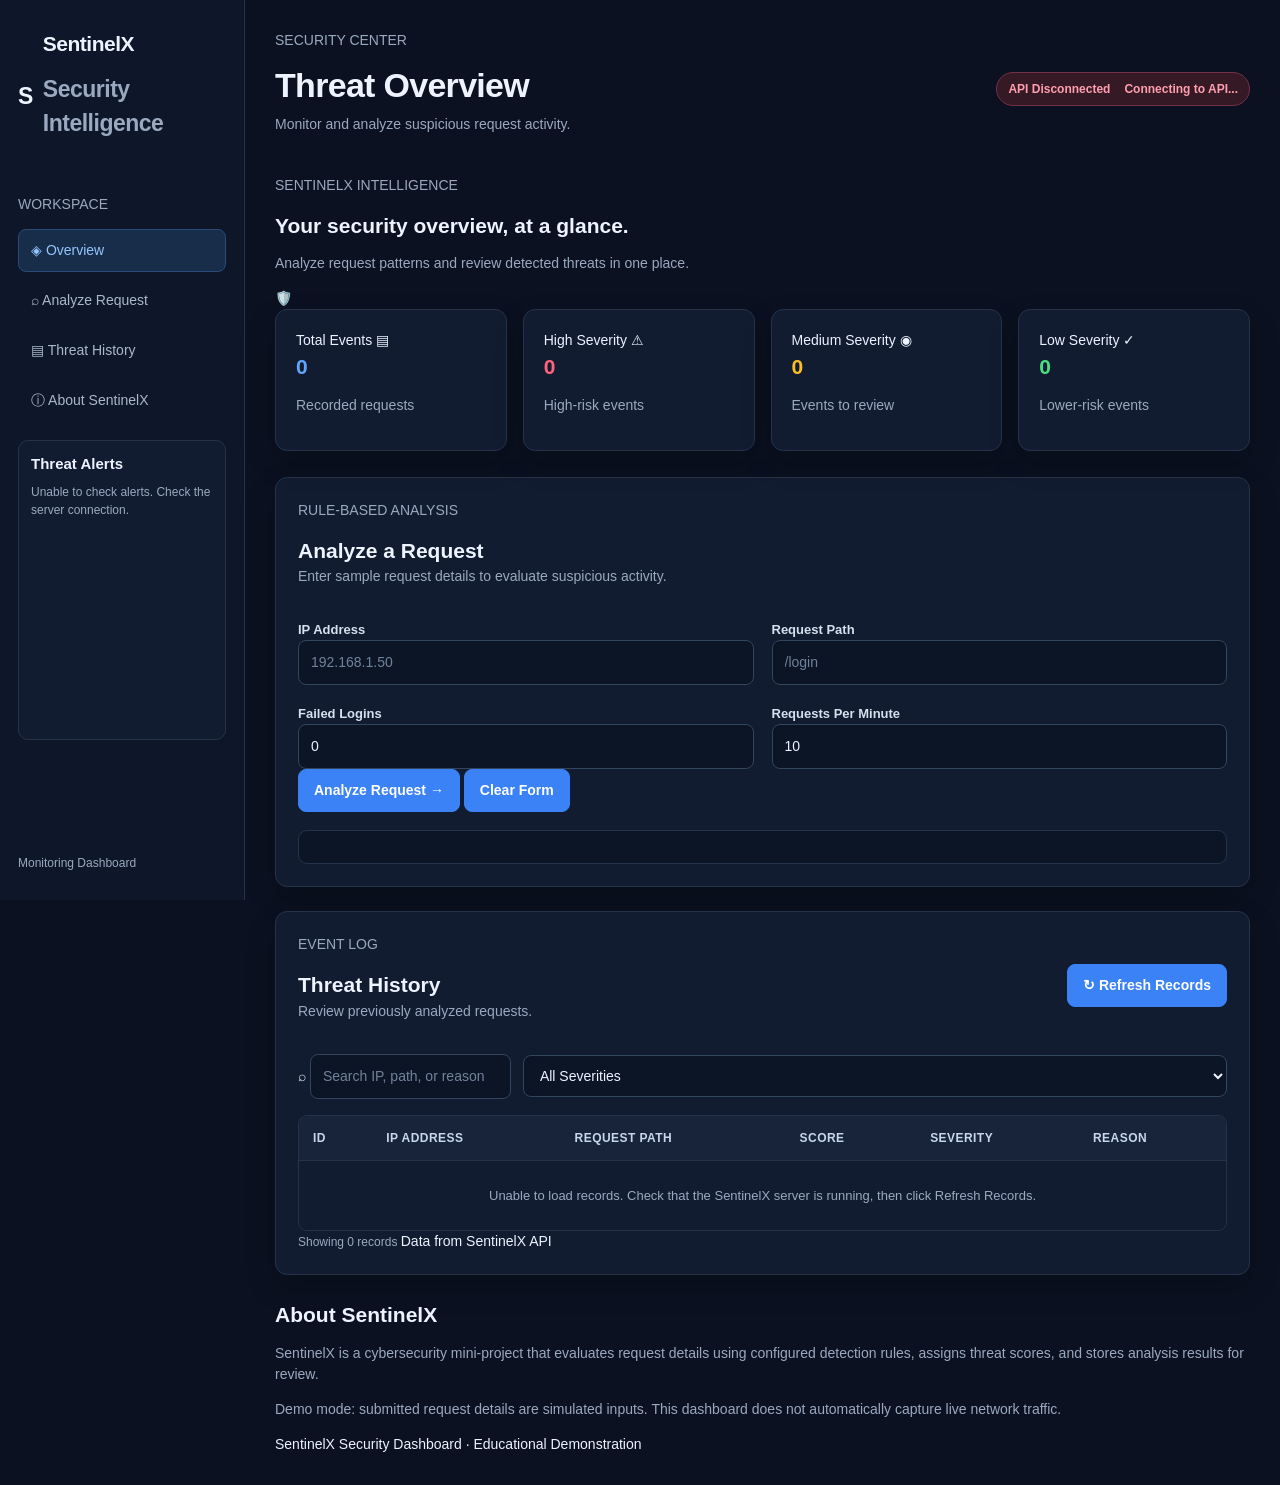
==== frontend/index.html @ ac24c1e3 "Prepare SentinelX for deployment" ====
<!DOCTYPE html>
<html lang="en">
<head>
    <meta charset="UTF-8">
    <meta name="viewport" content="width=device-width, initial-scale=1.0">
    <meta name="theme-color" content="#0b1220">

    <title>SentinelX | Threat Monitoring</title>

    <link rel="stylesheet" href="style.css">
</head>

<body>
    <div class="app-container">

        <!-- ================= SIDEBAR ================= -->
        <aside class="sidebar" id="sidebar">

            <!-- Brand -->
            <div class="brand">
                <div class="brand-icon">S</div>

                <div>
                    <h2>SentinelX</h2>
                    <p>Security Intelligence</p>
                </div>
            </div>

            <!-- Navigation -->
            <p class="nav-heading">WORKSPACE</p>

            <nav aria-label="Main navigation">
                <a href="#overview" class="nav-link active">
                    ◈ Overview
                </a>

                <a href="#analyzeThreat" class="nav-link">
                    ⌕ Analyze Request
                </a>

                <a href="#threatHistory" class="nav-link">
                    ▤ Threat History
                </a>

                <a href="#about" class="nav-link">
                    ⓘ About SentinelX
                </a>
            </nav>

            <!-- Threat Alerts Panel -->
            <section
                id="sentinelAlertPanel"
                class="sentinel-alert-panel"
                aria-label="High severity threat alerts">

                <h2 class="sentinel-alert-heading">
                    Threat Alerts
                </h2>

                <p
                    class="sentinel-alert-status"
                    id="sentinelAlertStatus"
                    role="status">
                    Checking threats...
                </p>

                <!-- Alert cards are inserted here by script.js -->
                <div
                    id="sentinelAlertList"
                    class="sentinel-alert-list"
                    aria-live="polite">
                </div>
            </section>

            <!-- Sidebar Footer -->
            <div class="sidebar-bottom">
                <span class="status-dot"></span>
                <span>Monitoring Dashboard</span>
            </div>

        </aside>

        <!-- ================= MAIN CONTENT ================= -->
        <main class="main-content">

            <!-- Top Header -->
            <header class="topbar">
                <div>
                    <p class="eyebrow">SECURITY CENTER</p>

                    <h1 id="overview">
                        Threat Overview
                    </h1>

                    <p class="subtitle">
                        Monitor and analyze suspicious request activity.
                    </p>
                </div>

                <div
                    id="connectionStatus"
                    class="connection-status"
                    role="status"
                    aria-live="polite">

                    <span class="status-dot"></span>
                    Connecting to API...
                </div>
            </header>

            <!-- Welcome Banner -->
            <section class="welcome-banner">
                <div>
                    <p class="banner-label">
                        SENTINELX INTELLIGENCE
                    </p>

                    <h2>
                        Your security overview, at a glance.
                    </h2>

                    <p>
                        Analyze request patterns and review detected
                        threats in one place.
                    </p>
                </div>

                <div class="shield-icon" aria-hidden="true">
                    🛡️
                </div>
            </section>

            <!-- Statistics -->
            <section class="stats-grid" aria-label="Threat statistics">

                <article class="stat-card">
                    <div class="stat-top">
                        <span>Total Events</span>
                        <span class="stat-icon blue">▤</span>
                    </div>

                    <h2 id="totalEvents">0</h2>
                    <p>Recorded requests</p>
                </article>

                <article class="stat-card">
                    <div class="stat-top">
                        <span>High Severity</span>
                        <span class="stat-icon red">⚠</span>
                    </div>

                    <h2 id="highEvents">0</h2>
                    <p>High-risk events</p>
                </article>

                <article class="stat-card">
                    <div class="stat-top">
                        <span>Medium Severity</span>
                        <span class="stat-icon orange">◉</span>
                    </div>

                    <h2 id="mediumEvents">0</h2>
                    <p>Events to review</p>
                </article>

                <article class="stat-card">
                    <div class="stat-top">
                        <span>Low Severity</span>
                        <span class="stat-icon green">✓</span>
                    </div>

                    <h2 id="lowEvents">0</h2>
                    <p>Lower-risk events</p>
                </article>

            </section>

            <!-- ================= ANALYZE REQUEST ================= -->
            <section class="panel" id="analyzeThreat">

                <div class="panel-header">
                    <div>
                        <p class="eyebrow">RULE-BASED ANALYSIS</p>

                        <h2>Analyze a Request</h2>

                        <p class="panel-description">
                            Enter sample request details to evaluate
                            suspicious activity.
                        </p>
                    </div>
                </div>

                <form id="analyzeForm">

                    <div class="form-grid">

                        <div class="form-field">
                            <label for="ipAddress">
                                IP Address
                            </label>

                            <input
                                type="text"
                                id="ipAddress"
                                name="ipAddress"
                                placeholder="192.168.1.50"
                                required
                                maxlength="45">
                        </div>

                        <div class="form-field">
                            <label for="requestPath">
                                Request Path
                            </label>

                            <input
                                type="text"
                                id="requestPath"
                                name="requestPath"
                                placeholder="/login"
                                required
                                maxlength="200">
                        </div>

                        <div class="form-field">
                            <label for="failedLogins">
                                Failed Logins
                            </label>

                            <input
                                type="number"
                                id="failedLogins"
                                name="failedLogins"
                                min="0"
                                max="1000000"
                                value="0"
                                required>
                        </div>

                        <div class="form-field">
                            <label for="requestsPerMinute">
                                Requests Per Minute
                            </label>

                            <input
                                type="number"
                                id="requestsPerMinute"
                                name="requestsPerMinute"
                                min="0"
                                max="1000000"
                                value="10"
                                required>
                        </div>

                    </div>

                    <div class="form-actions">
                        <button
                            type="submit"
                            id="analyzeButton"
                            class="primary-button">
                            Analyze Request →
                        </button>

                        <button
                            type="reset"
                            class="secondary-button">
                            Clear Form
                        </button>
                    </div>

                </form>

                <div
                    id="analysisResult"
                    class="analysis-result"
                    role="status"
                    aria-live="polite">
                </div>

            </section>

            <!-- ================= THREAT HISTORY ================= -->
            <section class="panel" id="threatHistory">

                <div class="panel-header history-header">
                    <div>
                        <p class="eyebrow">EVENT LOG</p>

                        <h2>Threat History</h2>

                        <p class="panel-description">
                            Review previously analyzed requests.
                        </p>
                    </div>

                    <button
                        type="button"
                        id="refreshButton"
                        class="secondary-button">
                        ↻ Refresh Records
                    </button>
                </div>

                <!-- Search and Filter -->
                <div class="table-controls">

                    <div class="search-box">
                        <span aria-hidden="true">⌕</span>

                        <input
                            type="search"
                            id="searchInput"
                            placeholder="Search IP, path, or reason..."
                            aria-label="Search threat records">
                    </div>

                    <select
                        id="severityFilter"
                        aria-label="Filter by severity">

                        <option value="All">All Severities</option>
                        <option value="High">High</option>
                        <option value="Medium">Medium</option>
                        <option value="Low">Low</option>

                    </select>

                </div>

                <!-- Threat Records Table -->
                <div class="table-wrapper">
                    <table>
                        <thead>
                            <tr>
                                <th>ID</th>
                                <th>IP ADDRESS</th>
                                <th>REQUEST PATH</th>
                                <th>SCORE</th>
                                <th>SEVERITY</th>
                                <th>REASON</th>
                            </tr>
                        </thead>

                        <tbody id="threatTableBody">
                            <tr>
                                <td colspan="6" class="empty-state">
                                    Loading records...
                                </td>
                            </tr>
                        </tbody>
                    </table>
                </div>

                <!-- Table Footer -->
                <div class="table-footer">
                    <span id="resultCount">
                        Showing 0 records
                    </span>

                    <span>Data from SentinelX API</span>
                </div>

            </section>

            <!-- ================= ABOUT ================= -->
            <section class="about-section" id="about">

                <h2>About SentinelX</h2>

                <p>
                    SentinelX is a cybersecurity mini-project that
                    evaluates request details using configured detection
                    rules, assigns threat scores, and stores analysis
                    results for review.
                </p>

                <p class="disclaimer">
                    Demo mode: submitted request details are simulated
                    inputs. This dashboard does not automatically
                    capture live network traffic.
                </p>

            </section>

            <!-- Footer -->
            <footer>
                SentinelX Security Dashboard · Educational Demonstration
            </footer>

        </main>
    </div>

    <!-- Load JavaScript after the HTML elements -->
    <script src="script.js"></script>

</body>
</html>
---- frontend/style.css ----
/* =========================================
   SENTINELX - COMPLETE DASHBOARD CSS
   Dark Navy Cybersecurity Dashboard
   ========================================= */

:root {
    color-scheme: dark;
    --background: #0b1120;
    --sidebar: #0e1729;
    --panel: #111c30;
    --panel2: #17243a;
    --border: #25334a;
    --text: #edf3ff;
    --muted: #9aa9c0;
    --blue: #60a5fa;
    --primary: #3b82f6;
    --red: #ff647c;
    --yellow: #fbbf24;
    --green: #4ade80;
}

* {
    box-sizing: border-box;
}

html {
    scroll-behavior: smooth;
}

body {
    margin: 0;
    min-height: 100vh;
    background: var(--background);
    color: var(--text);
    font-family: "Segoe UI", Arial, sans-serif;
    font-size: 14px;
    line-height: 1.5;
}

button,
input,
select,
textarea {
    font: inherit;
}

a {
    color: var(--blue);
    -webkit-tap-highlight-color: transparent;
}

button:focus-visible,
a:focus-visible,
input:focus-visible,
select:focus-visible,
textarea:focus-visible {
    outline: 2px solid var(--blue);
    outline-offset: 3px;
}

/* =========================================
   SIDEBAR
   ========================================= */

.sidebar {
    position: fixed;
    inset: 0 auto 0 0;
    width: 245px;
    height: 100vh;
    height: 100dvh;
    padding: 28px 18px;
    background: var(--sidebar);
    border-right: 1px solid var(--border);
    display: flex;
    flex-direction: column;
    align-items: stretch;
    overflow-x: hidden;
    overflow-y: auto;
    overscroll-behavior-y: contain;
    scrollbar-width: thin;
    scrollbar-color: #475569 var(--sidebar);
    z-index: 100;
}

.sidebar::-webkit-scrollbar {
    width: 7px;
}

.sidebar::-webkit-scrollbar-thumb {
    background: #475569;
    border-radius: 8px;
}

.logo,
.sidebar-logo,
.brand {
    display: flex;
    align-items: center;
    gap: 10px;
    margin: 0 0 30px;
    color: var(--text);
    font-size: 23px;
    font-weight: 800;
    letter-spacing: -0.5px;
    text-decoration: none;
}

.logo span,
.sidebar-logo span,
.brand span {
    color: var(--blue);
}

.sidebar nav,
.sidebar .sidebar-nav,
.sidebar .nav-links {
    display: flex;
    flex-direction: column;
    gap: 7px;
    width: 100%;
}

.sidebar nav a,
.sidebar .sidebar-nav a,
.sidebar .nav-links a,
.sidebar nav button,
.sidebar .sidebar-nav button,
.sidebar .nav-links button,
.sidebar .nav-item {
    display: flex;
    align-items: center;
    gap: 11px;
    width: 100%;
    min-height: 42px;
    padding: 10px 12px;
    border: 1px solid transparent;
    border-radius: 8px;
    background: transparent;
    color: #aab8cc;
    text-align: left;
    text-decoration: none;
    transition: background 0.18s, color 0.18s;
}

.sidebar nav a:hover,
.sidebar .sidebar-nav a:hover,
.sidebar .nav-links a:hover,
.sidebar nav button:hover,
.sidebar .sidebar-nav button:hover,
.sidebar .nav-links button:hover,
.sidebar .nav-item:hover {
    background: var(--panel2);
    color: var(--text);
}

.sidebar nav a.active,
.sidebar .sidebar-nav a.active,
.sidebar .nav-links a.active,
.sidebar .nav-item.active,
.sidebar nav a[aria-current="page"] {
    background: #172d4a;
    border-color: #294b76;
    color: #93c5fd;
}

.sidebar-bottom {
    margin-top: auto;
    padding-top: 20px;
    color: var(--muted);
    font-size: 12px;
}

/* =========================================
   THREAT ALERTS PANEL
   ========================================= */

.sidebar .sentinel-alert-panel {
    position: relative;
    display: flex;
    flex-direction: column;
    flex: 0 0 auto;
    width: 100%;
    height: 300px;
    max-height: 40vh;
    min-height: 180px;
    margin: 18px 0 14px;
    padding: 12px;
    overflow: hidden;
    background: var(--panel);
    color: var(--text);
    border: 1px solid var(--border);
    border-radius: 10px;
}

.sidebar .sentinel-alert-heading {
    flex: 0 0 auto;
    margin: 0 0 8px;
    color: var(--text);
    font-size: 15px;
    font-weight: 700;
}

.sidebar .sentinel-alert-status {
    flex: 0 0 auto;
    margin: 0 0 10px;
    color: var(--muted);
    font-size: 12px;
}

.sidebar .sentinel-alert-list {
    display: flex;
    flex-direction: column;
    align-items: stretch;
    gap: 10px;
    flex: 1 1 0;
    height: 0;
    min-height: 0;
    width: 100%;
    padding-right: 5px;
    overflow-y: auto;
    overflow-x: hidden;
    overscroll-behavior-y: contain;
    scrollbar-width: thin;
    scrollbar-color: #64748b var(--panel);
}

.sidebar .sentinel-alert-list::-webkit-scrollbar {
    width: 6px;
}

.sidebar .sentinel-alert-list::-webkit-scrollbar-thumb {
    background: #64748b;
    border-radius: 8px;
}

.sidebar .sentinel-alert-card {
    flex: 0 0 auto;
    width: 100%;
    min-width: 0;
    padding: 10px;
    overflow-wrap: anywhere;
    background: #1a2233;
    border: 1px solid #753047;
    border-left: 4px solid var(--red);
    border-radius: 8px;
}

.sidebar .sentinel-alert-card-title {
    margin: 0 0 8px;
    color: #ff8295;
    font-size: 12px;
    font-weight: 800;
}

.sidebar .sentinel-alert-card-details {
    margin: 0 0 8px;
    color: var(--text);
    font-size: 12px;
    line-height: 1.6;
    white-space: pre-line;
    overflow-wrap: anywhere;
}

.sidebar .sentinel-alert-card-footer {
    margin: 0 0 8px;
    color: #ff9eae;
    font-size: 11px;
}

.sidebar .sentinel-alert-dismiss {
    padding: 6px 9px;
    background: #25334a;
    color: var(--text);
    border: 1px solid #40516b;
    border-radius: 5px;
    cursor: pointer;
}

.sidebar .sentinel-alert-dismiss:hover {
    background: #34445e;
}

/* =========================================
   MAIN CONTENT AND HEADERS
   ========================================= */

.main-content {
    min-width: 0;
    margin-left: 245px;
    padding: 30px;
}

header,
.page-header,
.topbar,
.content-header {
    display: flex;
    align-items: center;
    justify-content: space-between;
    gap: 18px;
    margin-bottom: 26px;
}

h1,
h2,
h3,
h4,
p {
    margin-top: 0;
}

h1 {
    margin-bottom: 8px;
    font-size: clamp(25px, 3vw, 34px);
    line-height: 1.2;
    letter-spacing: -0.7px;
}

h2 {
    margin-bottom: 12px;
    font-size: 21px;
}

h3 {
    margin-bottom: 8px;
    font-size: 16px;
}

p,
.subtitle,
.page-subtitle,
.muted,
.description {
    color: var(--muted);
}

#connectionStatus,
.connection-status,
.status-badge {
    display: inline-flex;
    align-items: center;
    gap: 7px;
    width: fit-content;
    padding: 7px 11px;
    background: #132b24;
    border: 1px solid #24513e;
    border-radius: 999px;
    color: #86efac;
    font-size: 12px;
    font-weight: 700;
}

#connectionStatus.disconnected,
.connection-status.disconnected {
    background: #351a25;
    border-color: #753047;
    color: #ff9eae;
}

/* =========================================
   STATISTICS CARDS
   ========================================= */

.stats-grid,
.stats-container,
.stat-cards,
.dashboard-stats,
.summary-cards {
    display: grid;
    grid-template-columns: repeat(4, minmax(0, 1fr));
    gap: 16px;
    margin-bottom: 26px;
}

.stat-card,
.stat-box,
.summary-card,
.dashboard-card,
.metric-card {
    min-width: 0;
    padding: 20px;
    background: var(--panel);
    border: 1px solid var(--border);
    border-radius: 12px;
    box-shadow: 0 12px 30px #0003;
    transition: border-color 0.2s, transform 0.2s;
}

.stat-card:hover,
.stat-box:hover,
.summary-card:hover,
.dashboard-card:hover,
.metric-card:hover {
    border-color: #3b5273;
    transform: translateY(-2px);
}

.stat-card h3,
.stat-box h3,
.summary-card h3,
.metric-card h3 {
    margin-bottom: 8px;
    color: var(--muted);
    font-size: 13px;
    font-weight: 600;
}

.stat-card .stat-value,
.stat-box .stat-value,
.summary-card .stat-value,
.metric-card .stat-value,
.stat-card strong,
.stat-box strong,
.summary-card strong,
.metric-card strong {
    display: block;
    color: var(--text);
    font-size: clamp(25px, 3vw, 34px);
    font-weight: 800;
    line-height: 1.2;
    overflow-wrap: anywhere;
}

#totalEvents {
    color: var(--blue);
}

#highEvents {
    color: var(--red);
}

#mediumEvents {
    color: var(--yellow);
}

#lowEvents {
    color: var(--green);
}

/* =========================================
   PANELS AND CONTENT CARDS
   ========================================= */

.panel,
.content-card,
.section-card,
.table-container,
.form-container,
.chart-card {
    min-width: 0;
    margin-bottom: 24px;
    padding: 22px;
    background: var(--panel);
    border: 1px solid var(--border);
    border-radius: 12px;
    box-shadow: 0 12px 30px #0003;
}

.panel-header,
.card-header,
.section-header {
    display: flex;
    align-items: center;
    justify-content: space-between;
    gap: 14px;
    margin-bottom: 18px;
}

.panel-header h2,
.card-header h2,
.section-header h2 {
    margin-bottom: 0;
}

/* =========================================
   FORMS AND INPUT FIELDS
   ========================================= */

form {
    width: 100%;
}

.form-grid,
.input-grid {
    display: grid;
    grid-template-columns: repeat(2, minmax(0, 1fr));
    gap: 18px;
}

.form-group,
.input-group,
.field {
    display: flex;
    flex-direction: column;
    gap: 7px;
    min-width: 0;
    margin-bottom: 16px;
}

label {
    color: #d6e0ef;
    font-size: 13px;
    font-weight: 600;
}

input,
select,
textarea {
    width: 100%;
    min-width: 0;
    padding: 11px 12px;
    background: #0c1526;
    border: 1px solid #33445d;
    border-radius: 8px;
    color: var(--text);
    outline: none;
    transition: border-color 0.18s, box-shadow 0.18s;
}

input::placeholder,
textarea::placeholder {
    color: #71829b;
}

input:hover,
select:hover,
textarea:hover {
    border-color: #506580;
}

input:focus,
select:focus,
textarea:focus {
    border-color: var(--primary);
    box-shadow: 0 0 0 3px #3b82f626;
}

input[type="checkbox"],
input[type="radio"] {
    width: auto;
}

/* =========================================
   BUTTONS
   ========================================= */

button,
.btn,
.button,
input[type="submit"] {
    display: inline-flex;
    align-items: center;
    justify-content: center;
    gap: 8px;
    padding: 10px 15px;
    background: var(--primary);
    border: 1px solid var(--primary);
    border-radius: 8px;
    color: white;
    font-weight: 700;
    text-decoration: none;
    cursor: pointer;
    transition: background 0.18s, border-color 0.18s,
                transform 0.18s;
}

button:hover,
.btn:hover,
.button:hover,
input[type="submit"]:hover {
    background: #2563eb;
    border-color: #2563eb;
}

button:active,
.btn:active,
.button:active {
    transform: translateY(1px);
}

button:disabled,
.btn:disabled,
.button:disabled {
    opacity: 0.55;
    cursor: not-allowed;
}

button.secondary,
.btn-secondary,
.button-secondary {
    background: #1b2940;
    border-color: #344761;
    color: #dbeafe;
}

button.secondary:hover,
.btn-secondary:hover,
.button-secondary:hover {
    background: #263852;
}

button.danger,
.btn-danger {
    background: #7f1d35;
    border-color: #9f2947;
}

button.danger:hover,
.btn-danger:hover {
    background: #9f2947;
}

#refreshButton {
    white-space: nowrap;
}

/* =========================================
   ANALYSIS RESULTS
   ========================================= */

#analysisResult,
.analysis-result,
.result-panel {
    margin-top: 18px;
    padding: 16px;
    background: #0c1526;
    border: 1px solid var(--border);
    border-radius: 9px;
    overflow-wrap: anywhere;
}

#analysisResult:empty {
    display: none;
}

.severity-high,
.severity.High,
.high {
    color: var(--red);
}

.severity-medium,
.severity.Medium,
.medium {
    color: var(--yellow);
}

.severity-low,
.severity.Low,
.low {
    color: var(--green);
}

/* =========================================
   THREAT HISTORY AND FILTERS
   ========================================= */

.table-controls,
.table-toolbar,
.filter-row,
.search-filters {
    display: flex;
    align-items: center;
    flex-wrap: wrap;
    gap: 12px;
    margin-bottom: 16px;
}

.table-controls input,
.table-controls select,
.table-toolbar input,
.table-toolbar select,
.filter-row input,
.filter-row select,
.search-filters input,
.search-filters select {
    width: auto;
    min-width: 150px;
    flex: 1 1 150px;
}

.table-responsive,
.table-wrapper {
    width: 100%;
    overflow-x: auto;
    border: 1px solid var(--border);
    border-radius: 9px;
}

table {
    width: 100%;
    border-collapse: collapse;
    border-spacing: 0;
    text-align: left;
}

thead {
    background: #17243a;
}

th,
td {
    padding: 13px 14px;
    border-bottom: 1px solid var(--border);
    vertical-align: top;
    white-space: normal;
}

th {
    color: #c8d7eb;
    font-size: 12px;
    font-weight: 700;
    text-transform: uppercase;
    letter-spacing: 0.45px;
}

td {
    color: #dce6f5;
    font-size: 13px;
    overflow-wrap: anywhere;
}

tbody tr {
    background: var(--panel);
    transition: background 0.15s;
}

tbody tr:hover {
    background: var(--panel2);
}

tbody tr:last-child td {
    border-bottom: 0;
}

/* =========================================
   SEVERITY BADGES
   ========================================= */

.badge,
.severity-badge,
.severity-label {
    display: inline-flex;
    align-items: center;
    padding: 4px 9px;
    border: 1px solid transparent;
    border-radius: 999px;
    font-size: 11px;
    font-weight: 800;
    white-space: nowrap;
}

.badge-high,
.severity-high-badge {
    background: #3a1b29;
    border-color: #753047;
    color: #ff8295;
}

.badge-medium,
.severity-medium-badge {
    background: #382d16;
    border-color: #6b5421;
    color: #fcd34d;
}

.badge-low,
.severity-low-badge {
    background: #153126;
    border-color: #24513e;
    color: #86efac;
}

#resultCount {
    color: var(--muted);
    font-size: 12px;
}

/* =========================================
   ALERTS AND MESSAGES
   ========================================= */

.alert,
.notification,
.toast,
.error-message,
.success-message {
    padding: 12px 15px;
    border: 1px solid var(--border);
    border-radius: 8px;
    margin-bottom: 12px;
    overflow-wrap: anywhere;
}

.alert-high,
.alert.error,
.error-message {
    background: #351a25;
    border-color: #753047;
    color: #ffb0bd;
}

.alert-medium {
    background: #382d16;
    border-color: #6b5421;
    color: #fcd34d;
}

.alert-low,
.alert.success,
.success-message {
    background: #153126;
    border-color: #24513e;
    color: #86efac;
}

.empty-state,
.no-results,
.loading-state {
    padding: 25px 15px;
    color: var(--muted);
    text-align: center;
}

/* =========================================
   SCROLLBARS
   ========================================= */

* {
    scrollbar-width: thin;
    scrollbar-color: #475569 #0c1526;
}

*::-webkit-scrollbar {
    width: 8px;
    height: 8px;
}

*::-webkit-scrollbar-track {
    background: #0c1526;
}

*::-webkit-scrollbar-thumb {
    background: #475569;
    border-radius: 8px;
}

/* =========================================
   RESPONSIVE TABLET LAYOUT
   ========================================= */

@media (max-width: 1100px) {
    .main-content {
        padding: 24px;
    }

    .stats-grid,
    .stats-container,
    .stat-cards,
    .dashboard-stats,
    .summary-cards {
        grid-template-columns: repeat(2, minmax(0, 1fr));
    }
}

/* =========================================
   RESPONSIVE MOBILE LAYOUT
   ========================================= */

@media (max-width: 700px) {
    .sidebar {
        position: relative;
        inset: auto;
        width: 100%;
        height: auto;
        min-height: 0;
        padding: 18px;
        overflow: visible;
        border-right: 0;
        border-bottom: 1px solid var(--border);
    }

    .logo,
    .sidebar-logo,
    .brand {
        margin-bottom: 16px;
    }

    .sidebar nav,
    .sidebar .sidebar-nav,
    .sidebar .nav-links {
        display: grid;
        grid-template-columns: repeat(2, minmax(0, 1fr));
        gap: 7px;
    }

    .sidebar .sentinel-alert-panel {
        height: 280px;
        max-height: 280px;
        min-height: 180px;
    }

    .sidebar .sidebar-bottom {
        margin-top: 12px;
        padding-top: 12px;
    }

    .main-content {
        margin-left: 0;
        padding: 18px;
    }

    header,
    .page-header,
    .topbar,
    .content-header {
        align-items: flex-start;
        flex-direction: column;
    }

    .stats-grid,
    .stats-container,
    .stat-cards,
    .dashboard-stats,
    .summary-cards,
    .form-grid,
    .input-grid {
        grid-template-columns: 1fr;
    }

    .panel,
    .content-card,
    .section-card,
    .table-container,
    .form-container,
    .chart-card {
        padding: 16px;
    }

    .table-controls,
    .table-toolbar,
    .filter-row,
    .search-filters {
        align-items: stretch;
        flex-direction: column;
    }

    .table-controls input,
    .table-controls select,
    .table-toolbar input,
    .table-toolbar select,
    .filter-row input,
    .filter-row select,
    .search-filters input,
    .search-filters select {
        width: 100%;
    }
}

/* =========================================
   SMALL MOBILE SCREENS
   ========================================= */

@media (max-width: 400px) {
    .main-content {
        padding: 12px;
    }

    .sidebar {
        padding: 14px;
    }

    .sidebar nav,
    .sidebar .sidebar-nav,
    .sidebar .nav-links {
        grid-template-columns: 1fr;
    }

    .stat-card,
    .stat-box,
    .summary-card,
    .dashboard-card,
    .metric-card {
        padding: 15px;
    }
}
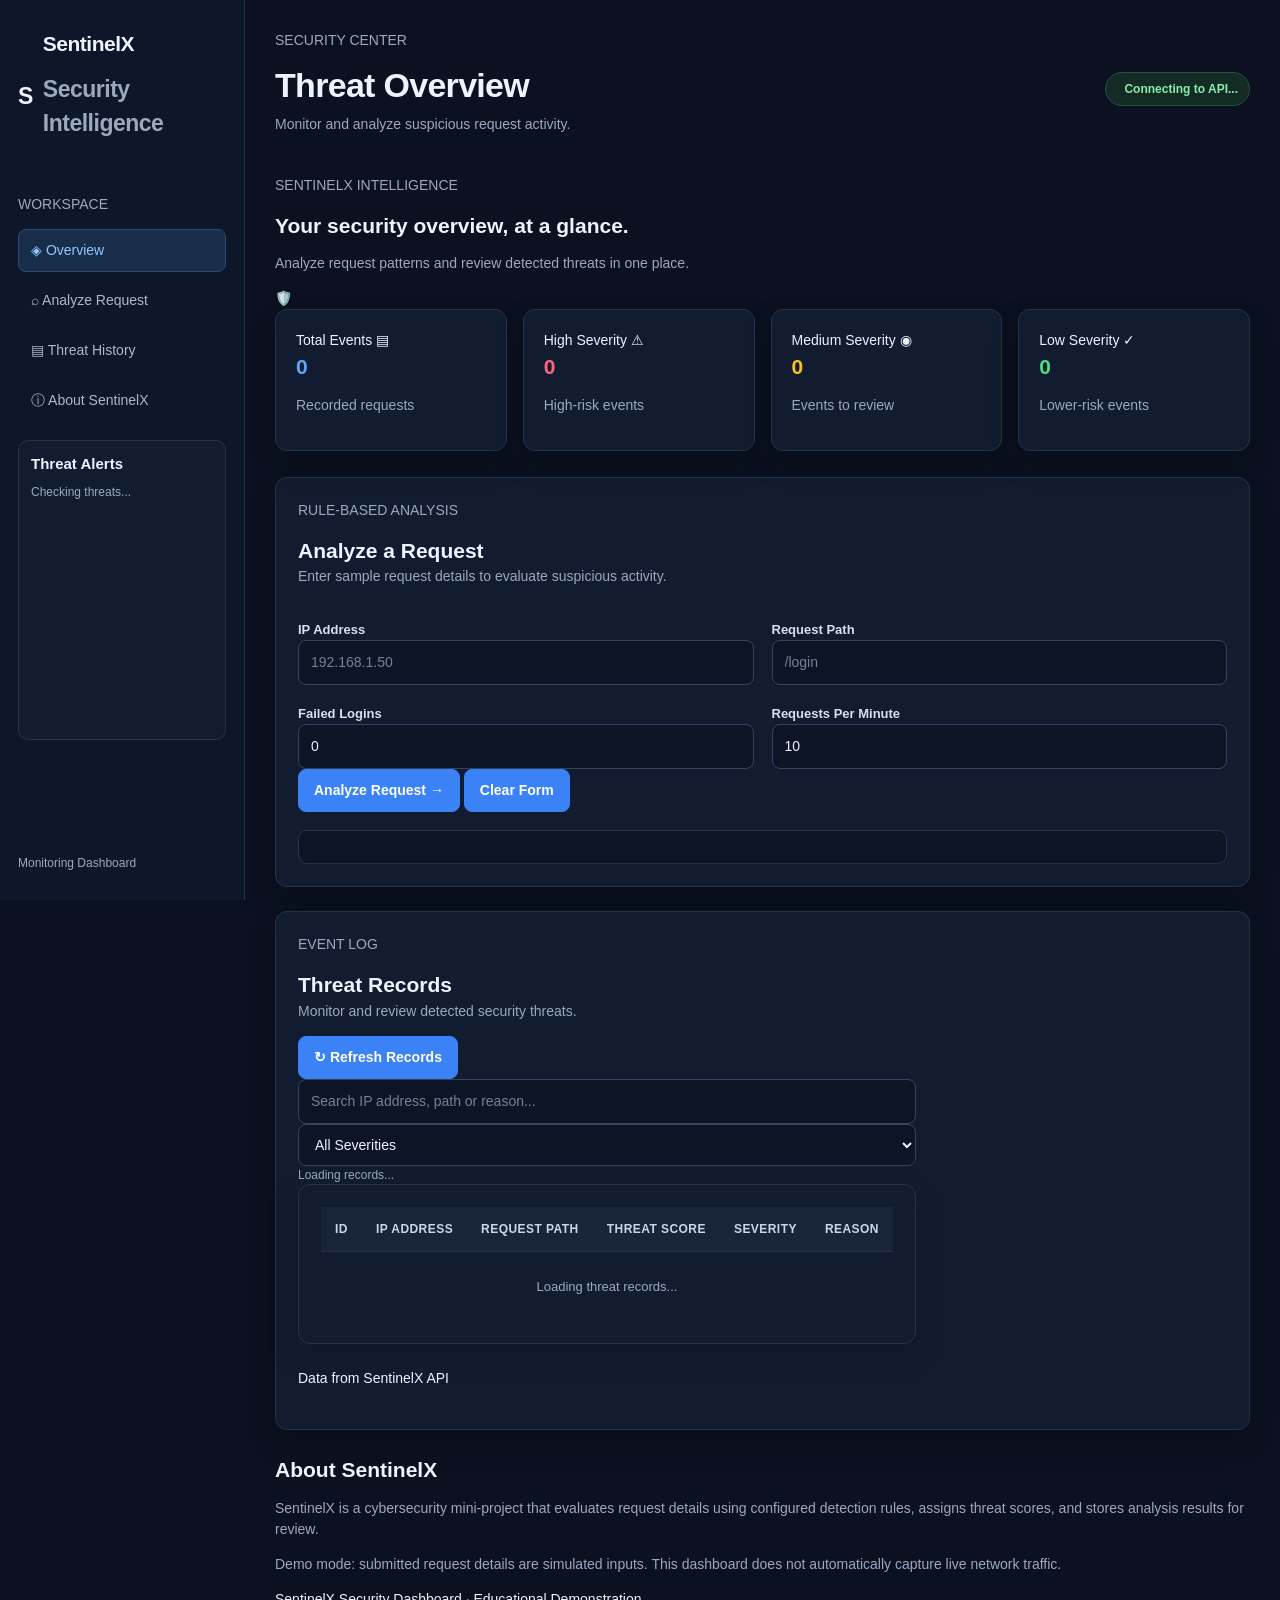
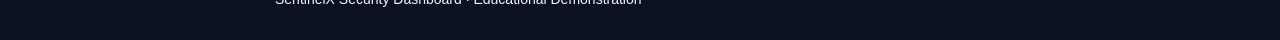
==== commit bb5efe93: "Update SentinelX dashboard and threat statistics" ====
--- a/frontend/index.html
+++ b/frontend/index.html
@@ -289,79 +289,75 @@
                     <div>
                         <p class="eyebrow">EVENT LOG</p>
 
-                        <h2>Threat History</h2>
-
-                        <p class="panel-description">
-                            Review previously analyzed requests.
-                        </p>
-                    </div>
-
-                    <button
-                        type="button"
-                        id="refreshButton"
-                        class="secondary-button">
-                        ↻ Refresh Records
-                    </button>
-                </div>
-
-                <!-- Search and Filter -->
-                <div class="table-controls">
-
-                    <div class="search-box">
-                        <span aria-hidden="true">⌕</span>
-
-                        <input
-                            type="search"
-                            id="searchInput"
-                            placeholder="Search IP, path, or reason..."
-                            aria-label="Search threat records">
-                    </div>
-
-                    <select
-                        id="severityFilter"
-                        aria-label="Filter by severity">
-
-                        <option value="All">All Severities</option>
-                        <option value="High">High</option>
-                        <option value="Medium">Medium</option>
-                        <option value="Low">Low</option>
-
-                    </select>
-
-                </div>
-
                 <!-- Threat Records Table -->
-                <div class="table-wrapper">
-                    <table>
-                        <thead>
-                            <tr>
-                                <th>ID</th>
-                                <th>IP ADDRESS</th>
-                                <th>REQUEST PATH</th>
-                                <th>SCORE</th>
-                                <th>SEVERITY</th>
-                                <th>REASON</th>
-                            </tr>
-                        </thead>
-
-                        <tbody id="threatTableBody">
-                            <tr>
-                                <td colspan="6" class="empty-state">
-                                    Loading records...
-                                </td>
-                            </tr>
-                        </tbody>
-                    </table>
-                </div>
+                
+<!-- =====================================
+     SENTINELX THREAT RECORDS
+===================================== -->
+
+<section class="records-section">
+
+    <div class="records-header">
+        <div>
+            <h2>Threat Records</h2>
+            <p>Monitor and review detected security threats.</p>
+        </div>
+
+        <button id="refreshButton" type="button">
+            ↻ Refresh Records
+        </button>
+    </div>
+
+    <div class="records-controls">
+        <input
+            type="text"
+            id="searchInput"
+            placeholder="Search IP address, path or reason..."
+        >
+
+        <select id="severityFilter">
+            <option value="all">All Severities</option>
+            <option value="high">High</option>
+            <option value="medium">Medium</option>
+            <option value="low">Low</option>
+        </select>
+    </div>
+
+    <div class="records-count" id="resultCount">
+        Loading records...
+    </div>
+
+    <div class="table-container">
+        <table class="threat-records-table">
+            <thead>
+                <tr>
+                    <th>ID</th>
+                    <th>IP Address</th>
+                    <th>Request Path</th>
+                    <th>Threat Score</th>
+                    <th>Severity</th>
+                    <th>Reason</th>
+                </tr>
+            </thead>
+
+            <tbody id="threatTableBody">
+                <tr>
+                    <td colspan="6" class="empty-state">
+                        Loading threat records...
+                    </td>
+                </tr>
+            </tbody>
+        </table>
+    </div>
+
+</section>
 
                 <!-- Table Footer -->
                 <div class="table-footer">
-                    <span id="resultCount">
-                        Showing 0 records
-                    </span>
-
-                    <span>Data from SentinelX API</span>
-                </div>
+    <span id="tableFooterInfo">
+        Data from SentinelX API
+    </span>
+</div>
 
             </section>
 
@@ -394,7 +390,7 @@
     </div>
 
     <!-- Load JavaScript after the HTML elements -->
-    <script src="script.js"></script>
+    <script src="/script.js?v=5" defer></script>
 
 </body>
 </html>
--- a/frontend/style.css
+++ b/frontend/style.css
@@ -985,3 +985,4 @@
         padding: 15px;
     }
 }
+
